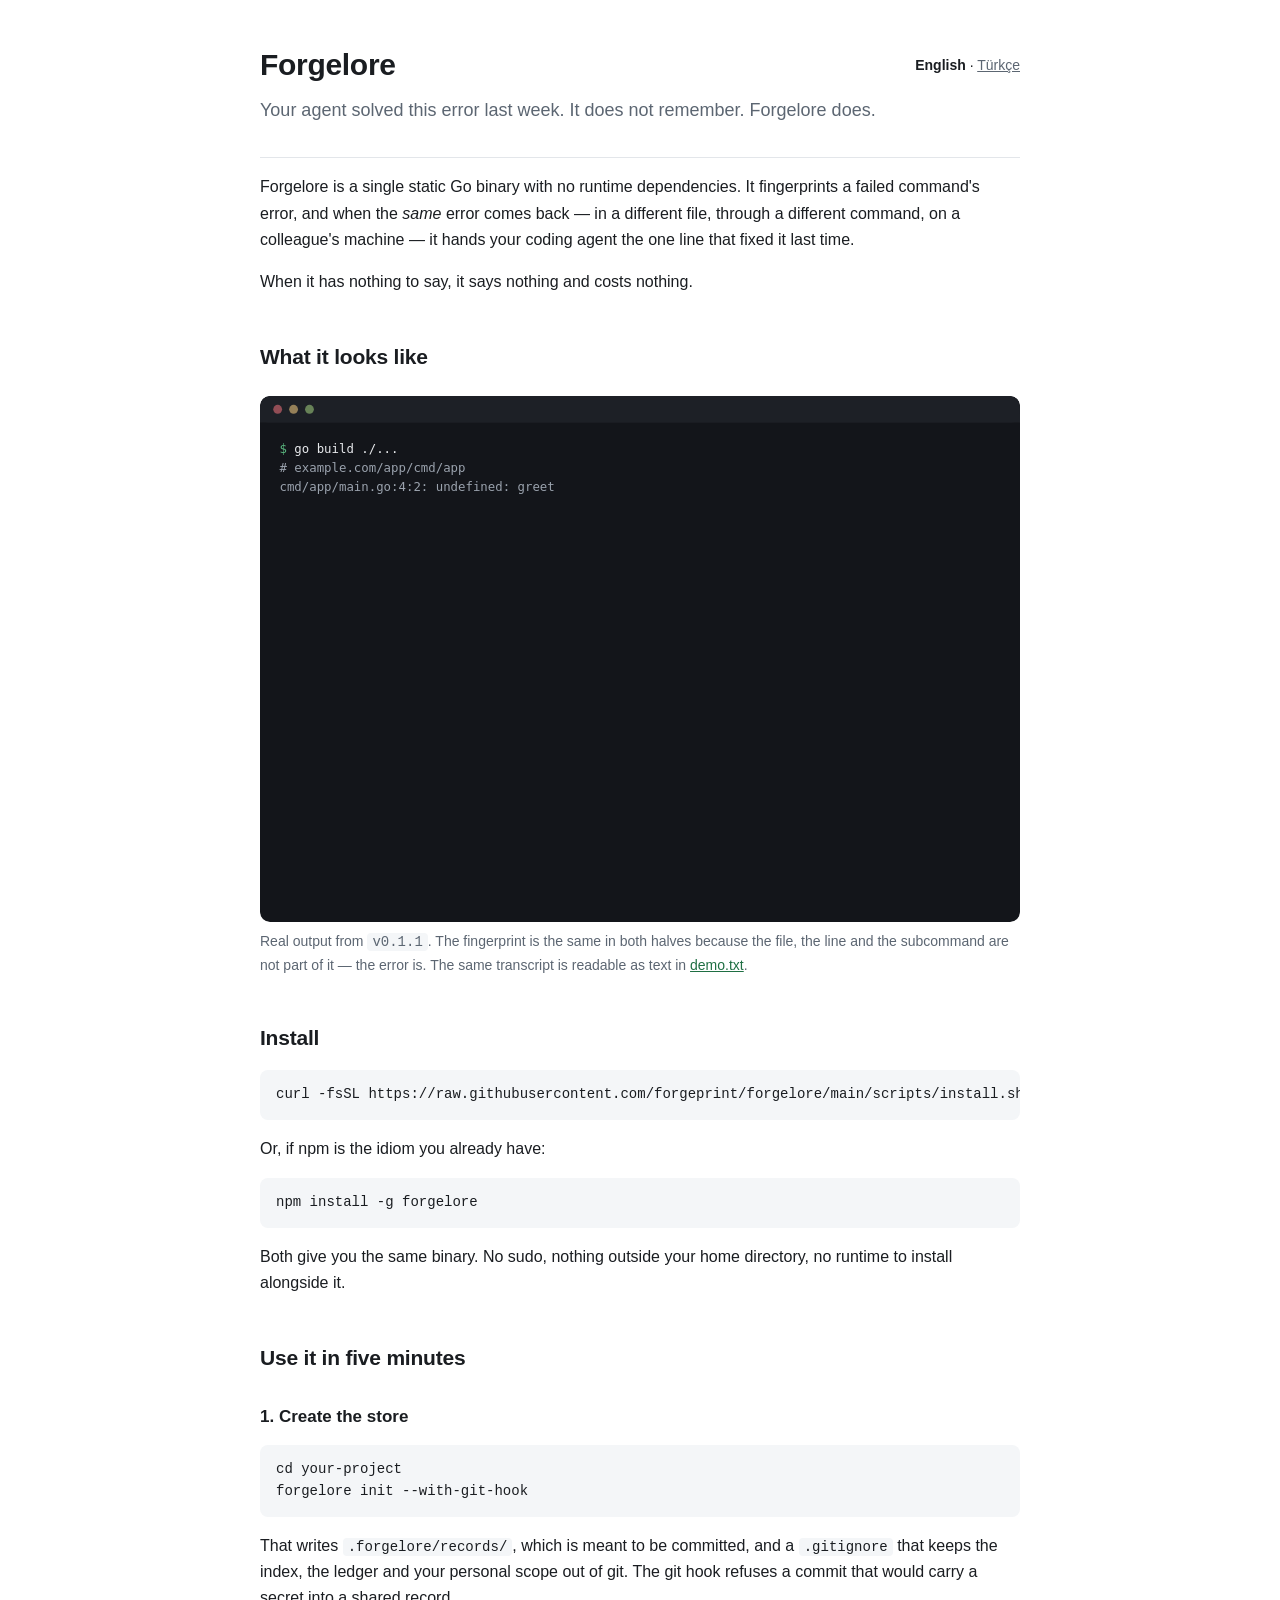
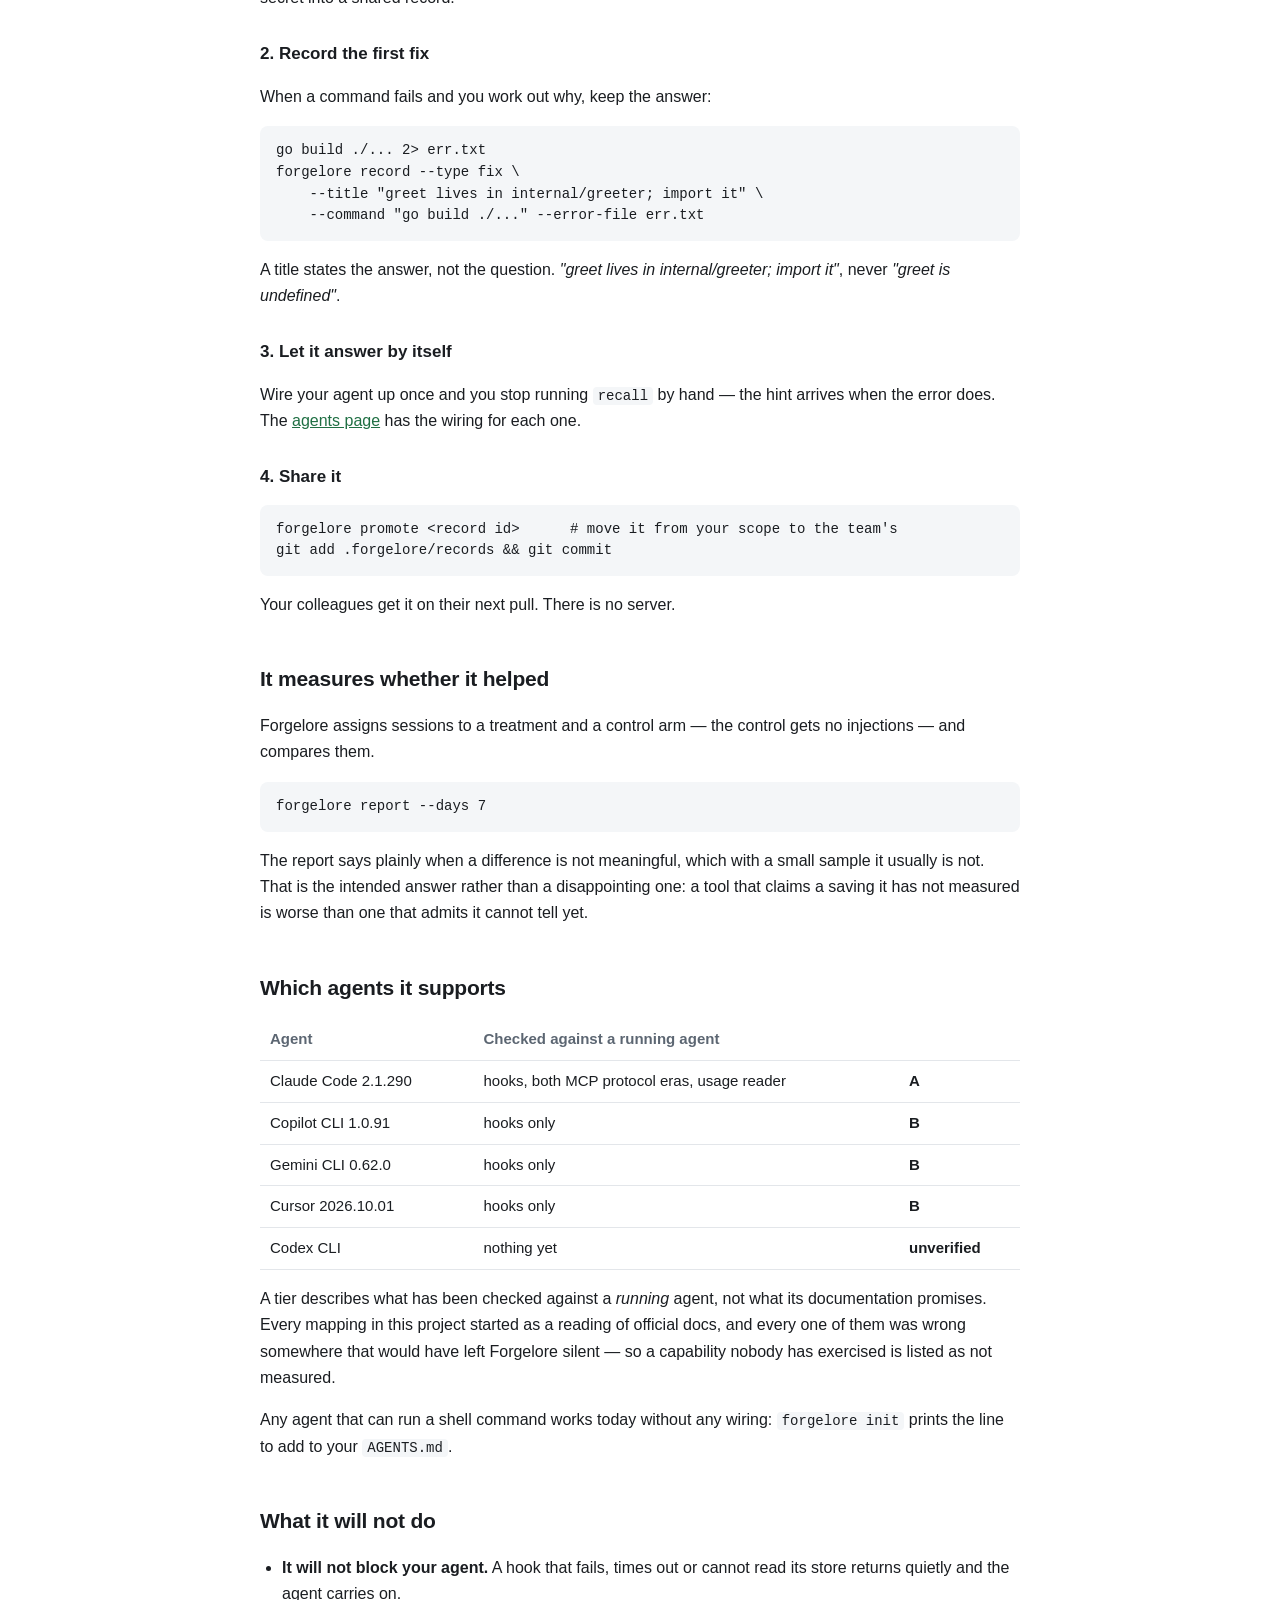
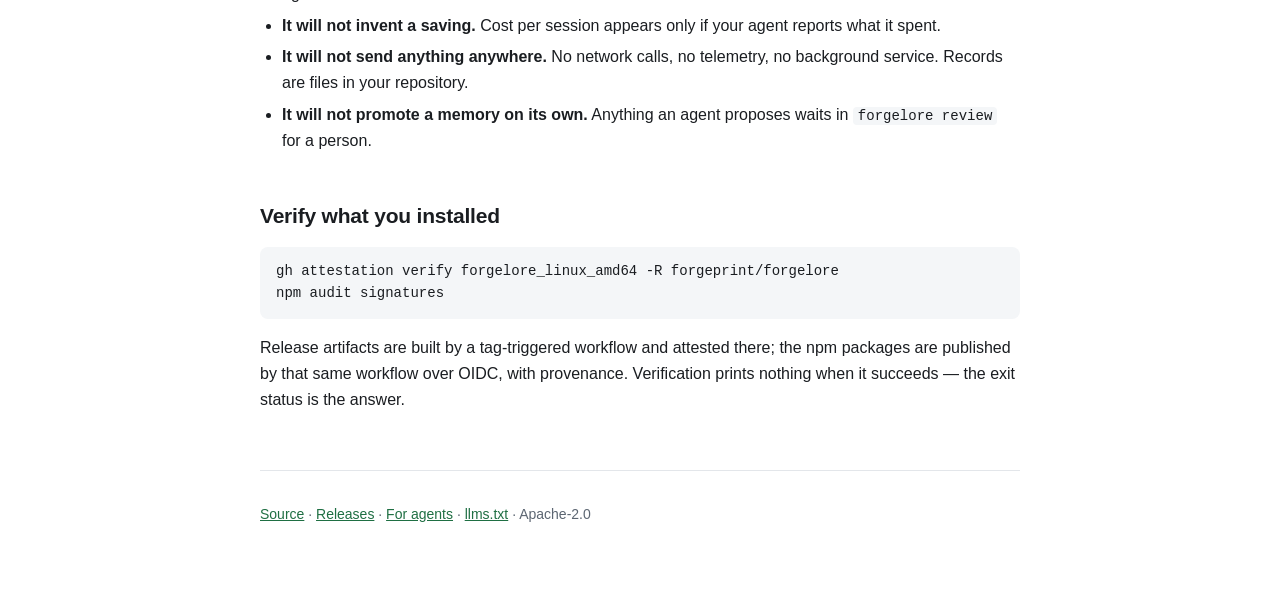
==== site/index.html @ b32220a5 "Publish a site: two languages, a demo that cannot drift, a page for agents site/ is four HTML files," ====
<!doctype html>
<html lang="en">
<head>
<meta charset="utf-8">
<meta name="viewport" content="width=device-width, initial-scale=1">
<title>Forgelore — memory for coding agents</title>
<meta name="description" content="Local-first, team-shared memory for coding agents. One static Go binary. It remembers the fix for an error and injects it only when the same error comes back.">
<link rel="stylesheet" href="style.css">
</head>
<body>

<header>
  <p class="lang"><strong>English</strong> · <a href="tr/">Türkçe</a></p>
  <h1>Forgelore</h1>
  <p class="tagline">Your agent solved this error last week. It does not
  remember. Forgelore does.</p>
</header>

<main>

<p>Forgelore is a single static Go binary with no runtime dependencies. It
fingerprints a failed command's error, and when the <em>same</em> error comes
back — in a different file, through a different command, on a colleague's
machine — it hands your coding agent the one line that fixed it last time.</p>

<p>When it has nothing to say, it says nothing and costs nothing.</p>

<h2>What it looks like</h2>

<figure class="demo">
  <img src="demo.svg" alt="A terminal replay: go build fails with 'undefined: greet'; forgelore recall knows nothing; the fix is recorded; later go vet reports the same error in a different file and forgelore recall finds the recorded fix.">
  <figcaption>Real output from <code>v0.1.1</code>. The fingerprint is the
  same in both halves because the file, the line and the subcommand are not
  part of it — the error is. The same transcript is readable as text in
  <a href="https://github.com/forgeprint/forgelore/blob/main/site/demo.txt">demo.txt</a>.</figcaption>
</figure>

<h2>Install</h2>

<pre><code>curl -fsSL https://raw.githubusercontent.com/forgeprint/forgelore/main/scripts/install.sh | bash</code></pre>

<p>Or, if npm is the idiom you already have:</p>

<pre><code>npm install -g forgelore</code></pre>

<p>Both give you the same binary. No sudo, nothing outside your home
directory, no runtime to install alongside it.</p>

<h2>Use it in five minutes</h2>

<h3>1. Create the store</h3>

<pre><code>cd your-project
forgelore init --with-git-hook</code></pre>

<p>That writes <code>.forgelore/records/</code>, which is meant to be
committed, and a <code>.gitignore</code> that keeps the index, the ledger and
your personal scope out of git. The git hook refuses a commit that would
carry a secret into a shared record.</p>

<h3>2. Record the first fix</h3>

<p>When a command fails and you work out why, keep the answer:</p>

<pre><code>go build ./... 2&gt; err.txt
forgelore record --type fix \
    --title "greet lives in internal/greeter; import it" \
    --command "go build ./..." --error-file err.txt</code></pre>

<p>A title states the answer, not the question. <em>"greet lives in
internal/greeter; import it"</em>, never <em>"greet is undefined"</em>.</p>

<h3>3. Let it answer by itself</h3>

<p>Wire your agent up once and you stop running <code>recall</code> by hand —
the hint arrives when the error does. The
<a href="agents.html">agents page</a> has the wiring for each one.</p>

<h3>4. Share it</h3>

<pre><code>forgelore promote &lt;record id&gt;      # move it from your scope to the team's
git add .forgelore/records &amp;&amp; git commit</code></pre>

<p>Your colleagues get it on their next pull. There is no server.</p>

<h2>It measures whether it helped</h2>

<p>Forgelore assigns sessions to a treatment and a control arm — the control
gets no injections — and compares them.</p>

<pre><code>forgelore report --days 7</code></pre>

<p>The report says plainly when a difference is not meaningful, which with a
small sample it usually is not. That is the intended answer rather than a
disappointing one: a tool that claims a saving it has not measured is worse
than one that admits it cannot tell yet.</p>

<h2>Which agents it supports</h2>

<table>
  <tr><th>Agent</th><th>Checked against a running agent</th><th></th></tr>
  <tr><td>Claude Code 2.1.290</td><td>hooks, both MCP protocol eras, usage reader</td><td class="tier">A</td></tr>
  <tr><td>Copilot CLI 1.0.91</td><td>hooks only</td><td class="tier">B</td></tr>
  <tr><td>Gemini CLI 0.62.0</td><td>hooks only</td><td class="tier">B</td></tr>
  <tr><td>Cursor 2026.10.01</td><td>hooks only</td><td class="tier">B</td></tr>
  <tr><td>Codex CLI</td><td>nothing yet</td><td class="tier">unverified</td></tr>
</table>

<p>A tier describes what has been checked against a <em>running</em> agent,
not what its documentation promises. Every mapping in this project started as
a reading of official docs, and every one of them was wrong somewhere that
would have left Forgelore silent — so a capability nobody has exercised is
listed as not measured.</p>

<p>Any agent that can run a shell command works today without any wiring:
<code>forgelore init</code> prints the line to add to your
<code>AGENTS.md</code>.</p>

<h2>What it will not do</h2>

<ul>
  <li><strong>It will not block your agent.</strong> A hook that fails, times
  out or cannot read its store returns quietly and the agent carries on.</li>
  <li><strong>It will not invent a saving.</strong> Cost per session appears
  only if your agent reports what it spent.</li>
  <li><strong>It will not send anything anywhere.</strong> No network calls,
  no telemetry, no background service. Records are files in your repository.</li>
  <li><strong>It will not promote a memory on its own.</strong> Anything an
  agent proposes waits in <code>forgelore review</code> for a person.</li>
</ul>

<h2>Verify what you installed</h2>

<pre><code>gh attestation verify forgelore_linux_amd64 -R forgeprint/forgelore
npm audit signatures</code></pre>

<p>Release artifacts are built by a tag-triggered workflow and attested
there; the npm packages are published by that same workflow over OIDC, with
provenance. Verification prints nothing when it succeeds — the exit status is
the answer.</p>

</main>

<footer>
  <p><a href="https://github.com/forgeprint/forgelore">Source</a> ·
     <a href="https://github.com/forgeprint/forgelore/releases">Releases</a> ·
     <a href="agents.html">For agents</a> ·
     <a href="llms.txt">llms.txt</a> ·
     Apache-2.0</p>
</footer>

</body>
</html>
---- site/style.css ----
/* One stylesheet, no framework, no build step, no web font. The site is
   four HTML files and this; it loads nothing from anywhere else, which is
   the same promise the binary makes. */

:root {
  --bg: #ffffff;
  --fg: #1a1d21;
  --muted: #5c6672;
  --rule: #e3e6ea;
  --accent: #1f6f43;
  --code-bg: #f4f6f8;
  --card: #fafbfc;
}

@media (prefers-color-scheme: dark) {
  :root {
    --bg: #15171c;
    --fg: #e6e9ed;
    --muted: #9aa2ad;
    --rule: #2a2e36;
    --accent: #5ab77f;
    --code-bg: #1d2026;
    --card: #1a1d23;
  }
}

* { box-sizing: border-box; }

body {
  margin: 0;
  padding: 0 20px 72px;
  background: var(--bg);
  color: var(--fg);
  font: 16px/1.65 -apple-system, BlinkMacSystemFont, "Segoe UI", Roboto,
        Helvetica, Arial, sans-serif;
}

main, header, footer { max-width: 760px; margin: 0 auto; }

header { padding: 40px 0 8px; border-bottom: 1px solid var(--rule); }

.lang { float: right; font-size: 14px; }
.lang a { color: var(--muted); }
.lang strong { color: var(--fg); }

h1 { font-size: 30px; margin: 0 0 6px; letter-spacing: -0.01em; }
h2 { font-size: 21px; margin: 44px 0 10px; letter-spacing: -0.01em; }
h3 { font-size: 17px; margin: 28px 0 8px; }

.tagline { color: var(--muted); margin: 0 0 24px; font-size: 18px; }

a { color: var(--accent); }

code, pre {
  font-family: ui-monospace, SFMono-Regular, Menlo, Consolas, monospace;
  font-size: 14px;
}

code { background: var(--code-bg); padding: 1px 5px; border-radius: 4px; }

pre {
  background: var(--code-bg);
  padding: 14px 16px;
  border-radius: 8px;
  overflow-x: auto;
  line-height: 1.55;
}

pre code { background: none; padding: 0; }

table { border-collapse: collapse; width: 100%; font-size: 15px; margin: 14px 0; }
th, td { text-align: left; padding: 8px 10px; border-bottom: 1px solid var(--rule); vertical-align: top; }
th { color: var(--muted); font-weight: 600; }

.demo { margin: 22px 0 8px; }
.demo img { width: 100%; height: auto; border-radius: 10px; display: block; }
.demo figcaption { color: var(--muted); font-size: 14px; margin-top: 8px; }

.note {
  background: var(--card);
  border: 1px solid var(--rule);
  border-left: 3px solid var(--accent);
  border-radius: 6px;
  padding: 12px 16px;
  margin: 18px 0;
}
.note p { margin: 0; }
.note p + p { margin-top: 8px; }

footer {
  margin-top: 56px;
  padding-top: 18px;
  border-top: 1px solid var(--rule);
  color: var(--muted);
  font-size: 14px;
}

ul { padding-left: 22px; }
li { margin: 5px 0; }

.tier { font-weight: 600; }
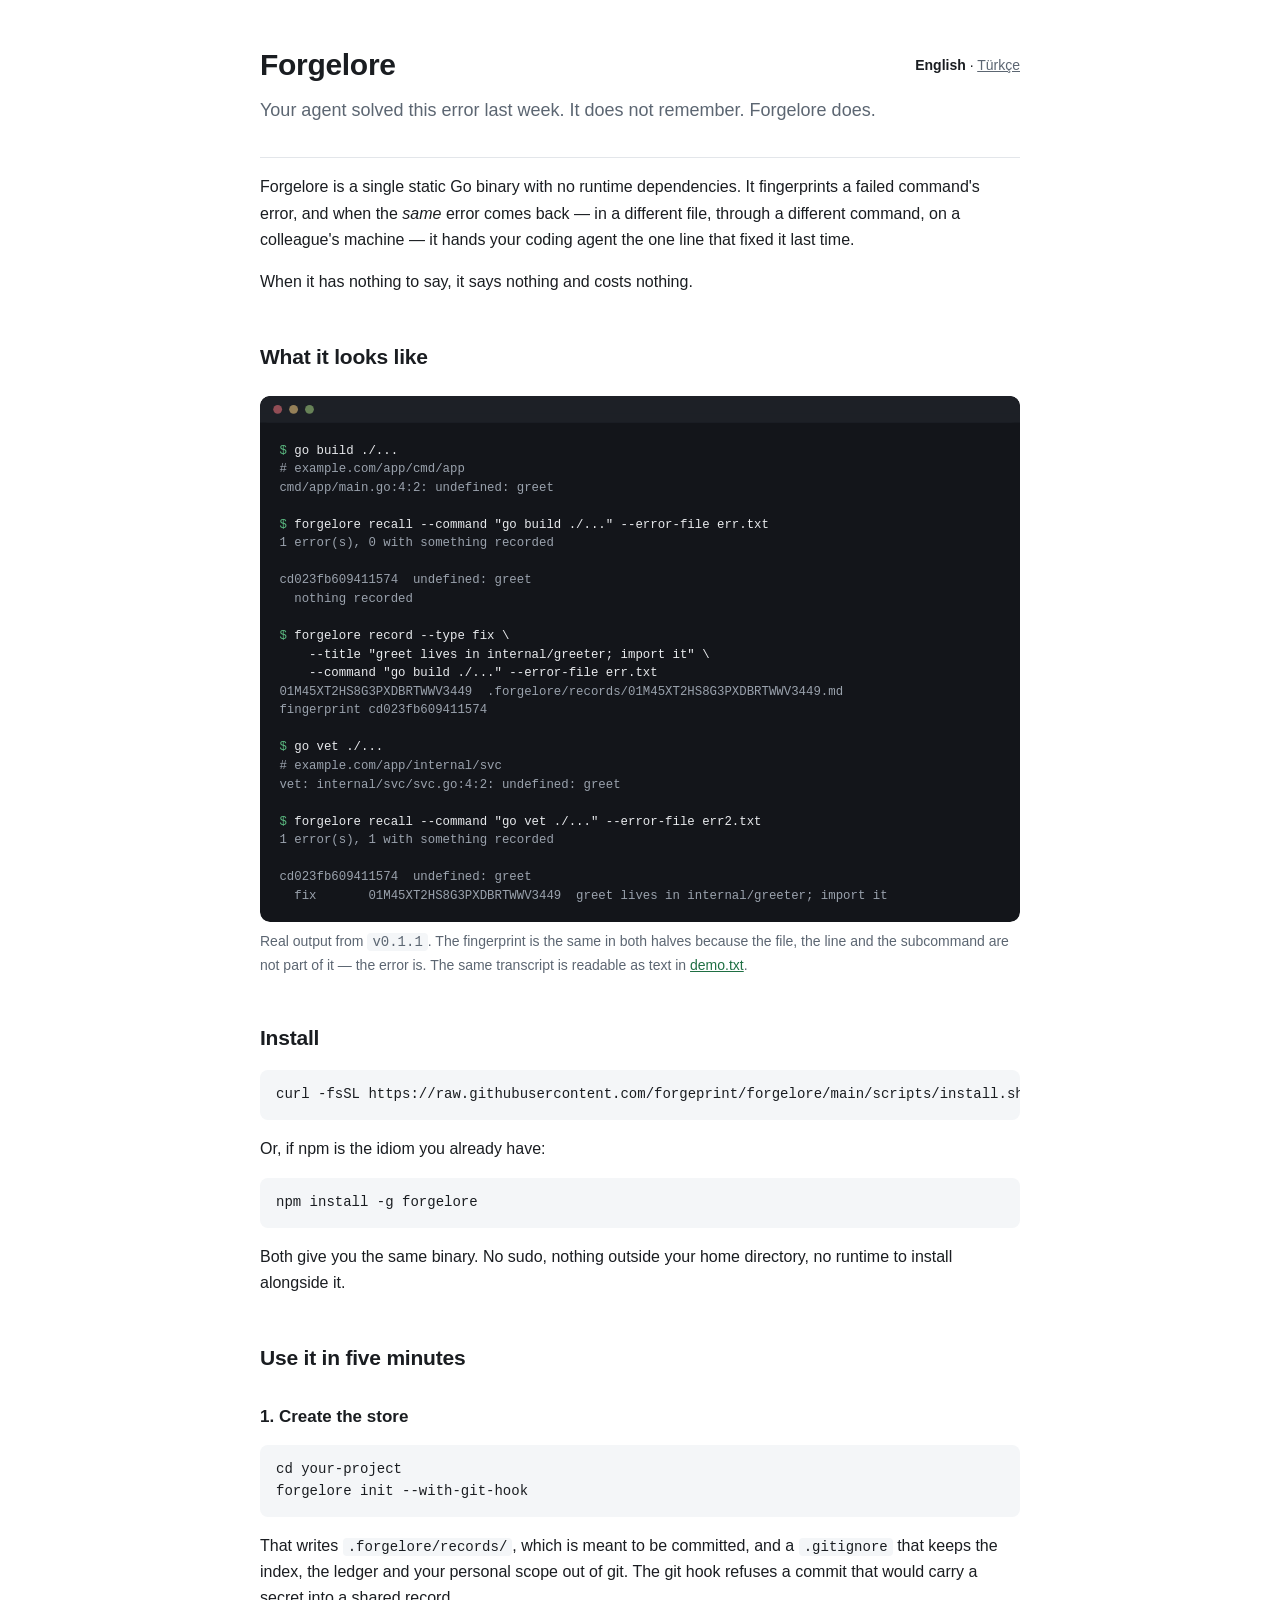
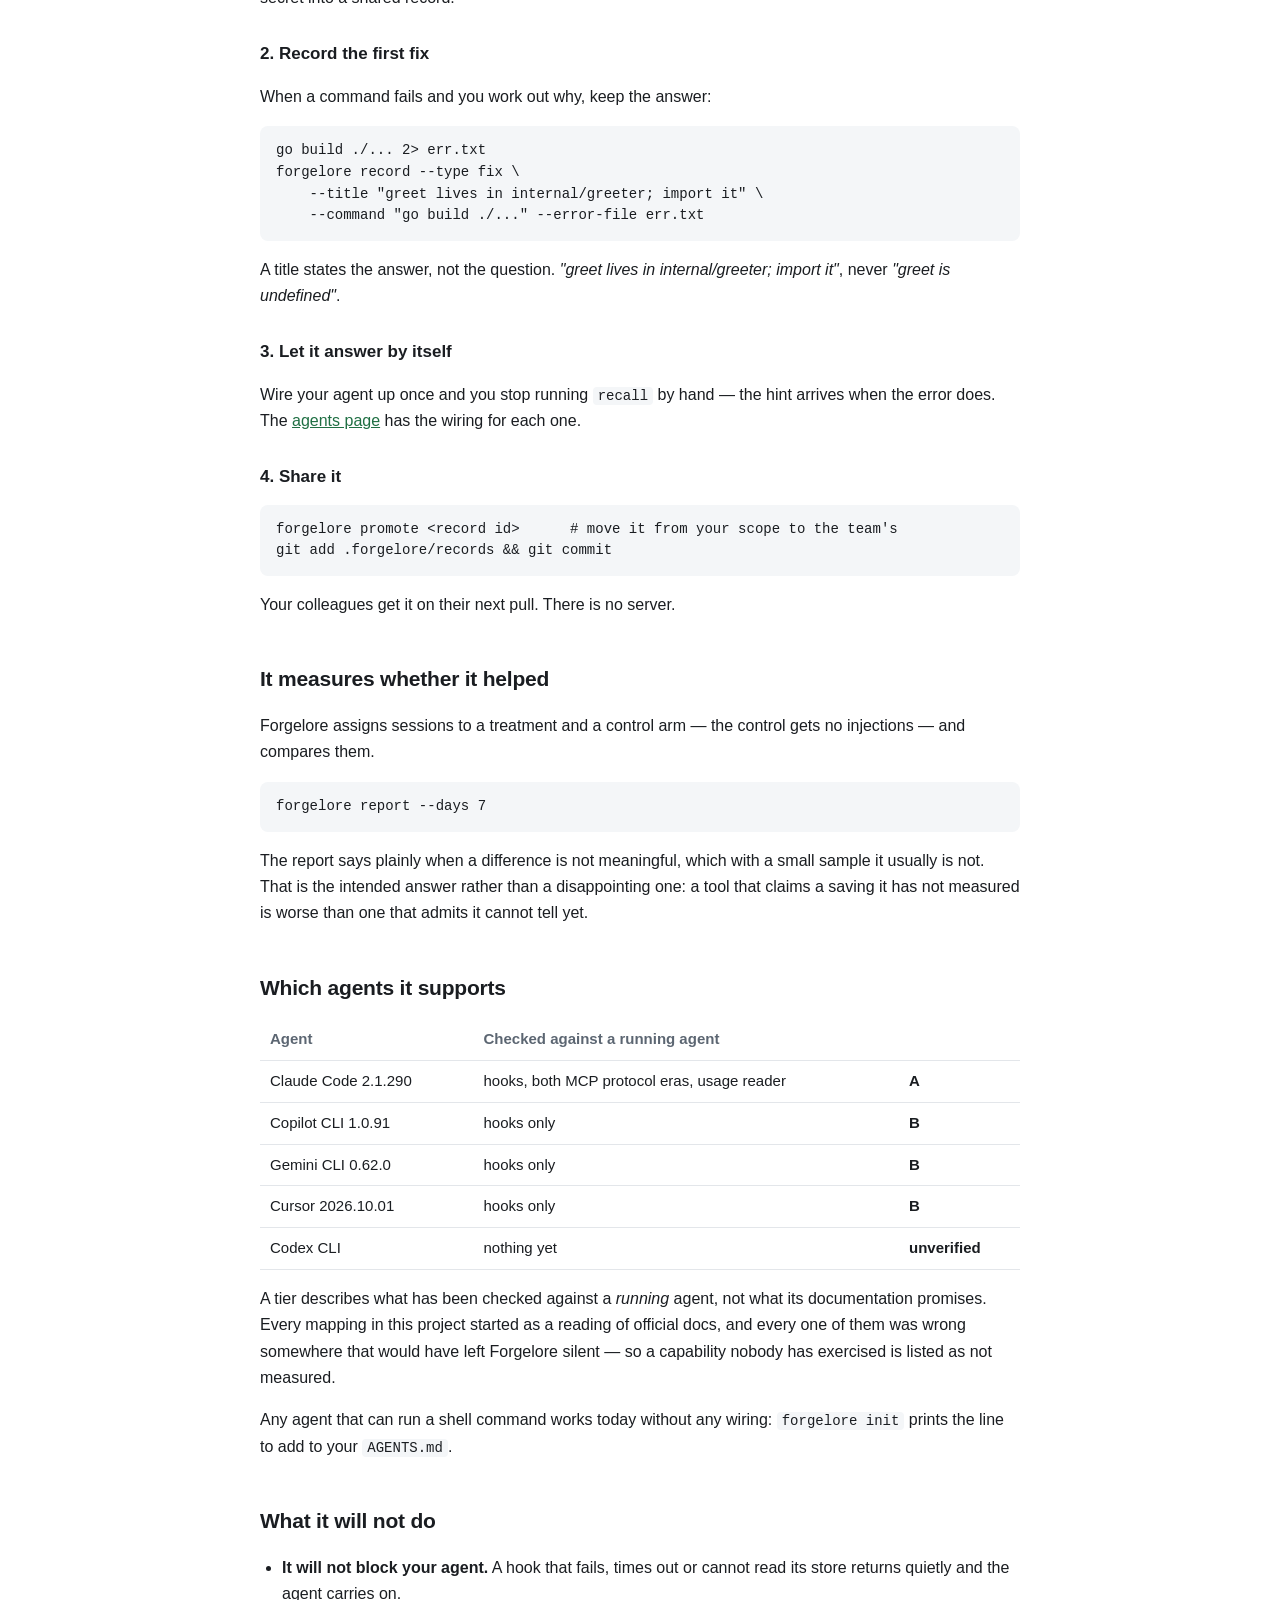
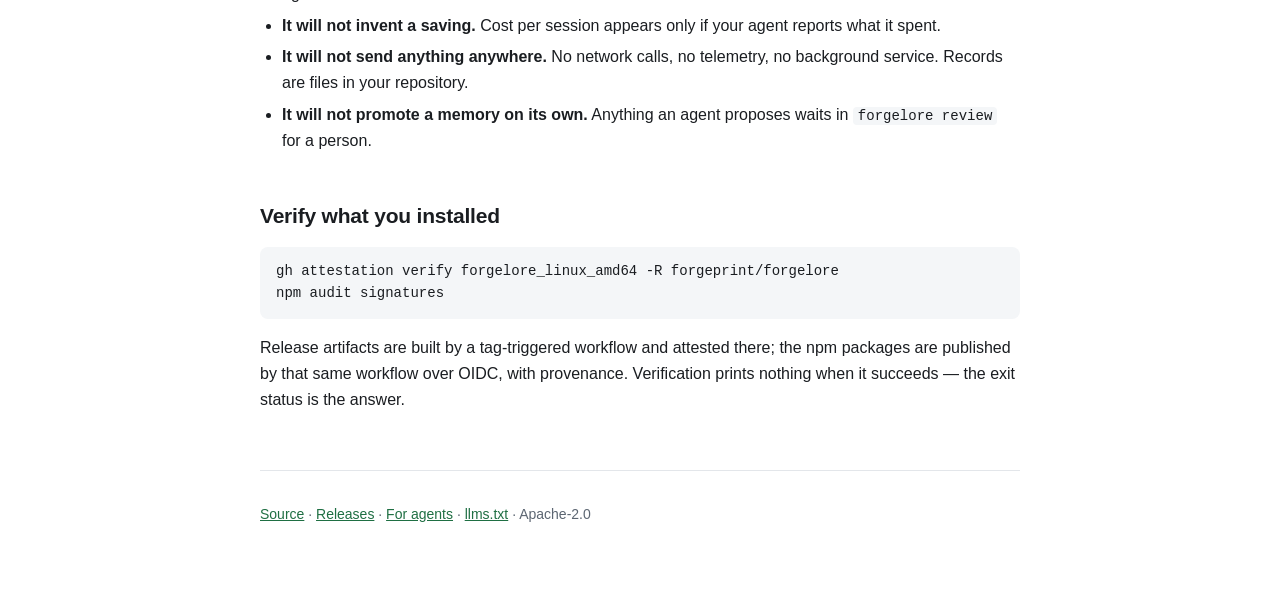
==== commit f3b00e3b: "Embed the demo as an object, because an img froze it at frame zero The site went live and the termin" ====
--- a/site/index.html
+++ b/site/index.html
@@ -28,7 +28,33 @@
 <h2>What it looks like</h2>
 
 <figure class="demo">
-  <img src="demo.svg" alt="A terminal replay: go build fails with 'undefined: greet'; forgelore recall knows nothing; the fix is recorded; later go vet reports the same error in a different file and forgelore recall finds the recorded fix.">
+  <object data="demo.svg" type="image/svg+xml" aria-label="A terminal replay: go build fails with &#39;undefined: greet&#39;; forgelore recall knows nothing; the fix is recorded; later go vet reports the same error in a different file and forgelore recall finds the recorded fix.">
+    <pre class="fallback">$ go build ./...
+# example.com/app/cmd/app
+cmd/app/main.go:4:2: undefined: greet
+
+$ forgelore recall --command "go build ./..." --error-file err.txt
+1 error(s), 0 with something recorded
+
+cd023fb609411574  undefined: greet
+  nothing recorded
+
+$ forgelore record --type fix \
+      --title "greet lives in internal/greeter; import it" \
+      --command "go build ./..." --error-file err.txt
+01M45XT2HS8G3PXDBRTWWV3449  .forgelore/records/01M45XT2HS8G3PXDBRTWWV3449.md
+fingerprint cd023fb609411574
+
+$ go vet ./...
+# example.com/app/internal/svc
+vet: internal/svc/svc.go:4:2: undefined: greet
+
+$ forgelore recall --command "go vet ./..." --error-file err2.txt
+1 error(s), 1 with something recorded
+
+cd023fb609411574  undefined: greet
+  fix       01M45XT2HS8G3PXDBRTWWV3449  greet lives in internal/greeter; import it</pre>
+  </object>
   <figcaption>Real output from <code>v0.1.1</code>. The fingerprint is the
   same in both halves because the file, the line and the subcommand are not
   part of it — the error is. The same transcript is readable as text in
--- a/site/style.css
+++ b/site/style.css
@@ -73,7 +73,15 @@
 th { color: var(--muted); font-weight: 600; }
 
 .demo { margin: 22px 0 8px; }
-.demo img { width: 100%; height: auto; border-radius: 10px; display: block; }
+/* An <object> rather than an <img>: an SVG referenced from <img> is frozen
+   at frame zero by some engines, and frame zero of this one is an empty
+   terminal — a reader would see a black box and nothing else. Measured in
+   a browser on 2026-10-06, both forms side by side. */
+.demo object { width: 100%; display: block; border-radius: 10px; }
+.demo .fallback {
+  margin: 0; border-radius: 10px; background: #13151a; color: #c8ccd2;
+  padding: 16px 18px;
+}
 .demo figcaption { color: var(--muted); font-size: 14px; margin-top: 8px; }
 
 .note {
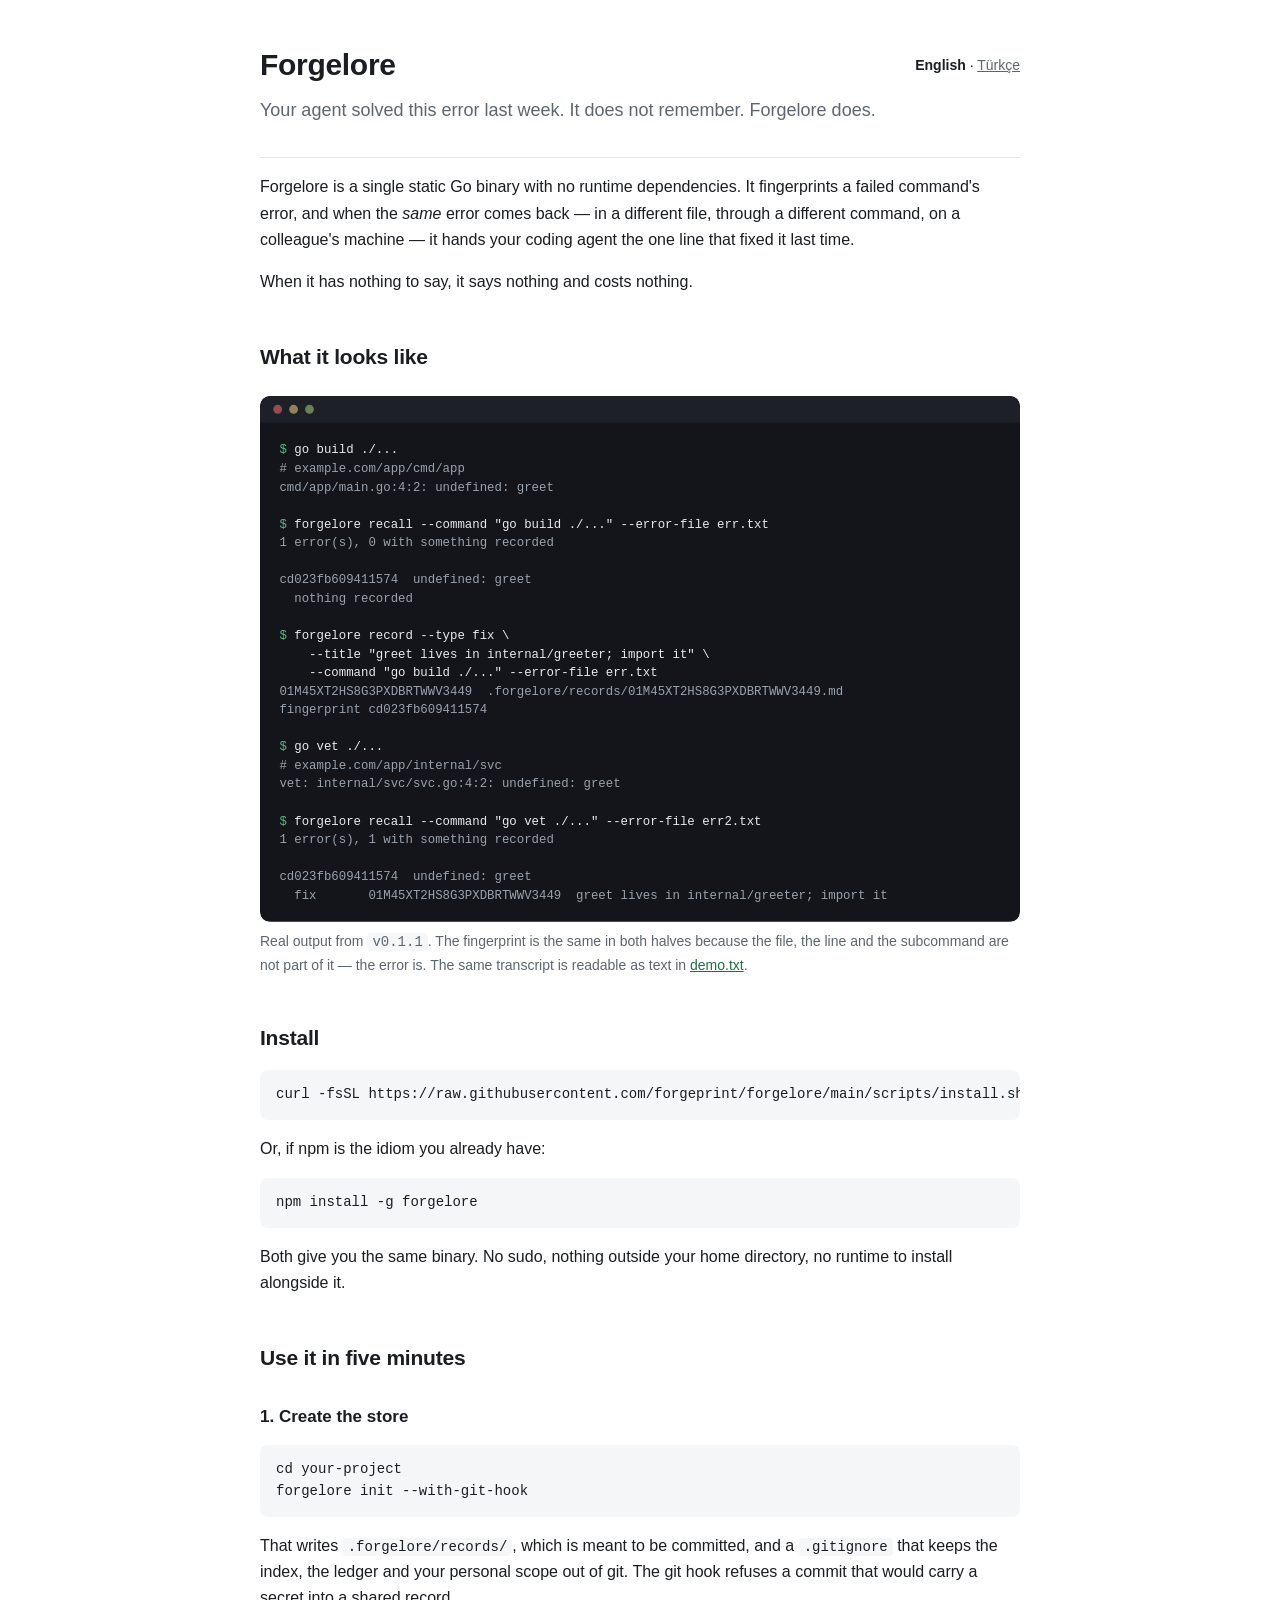
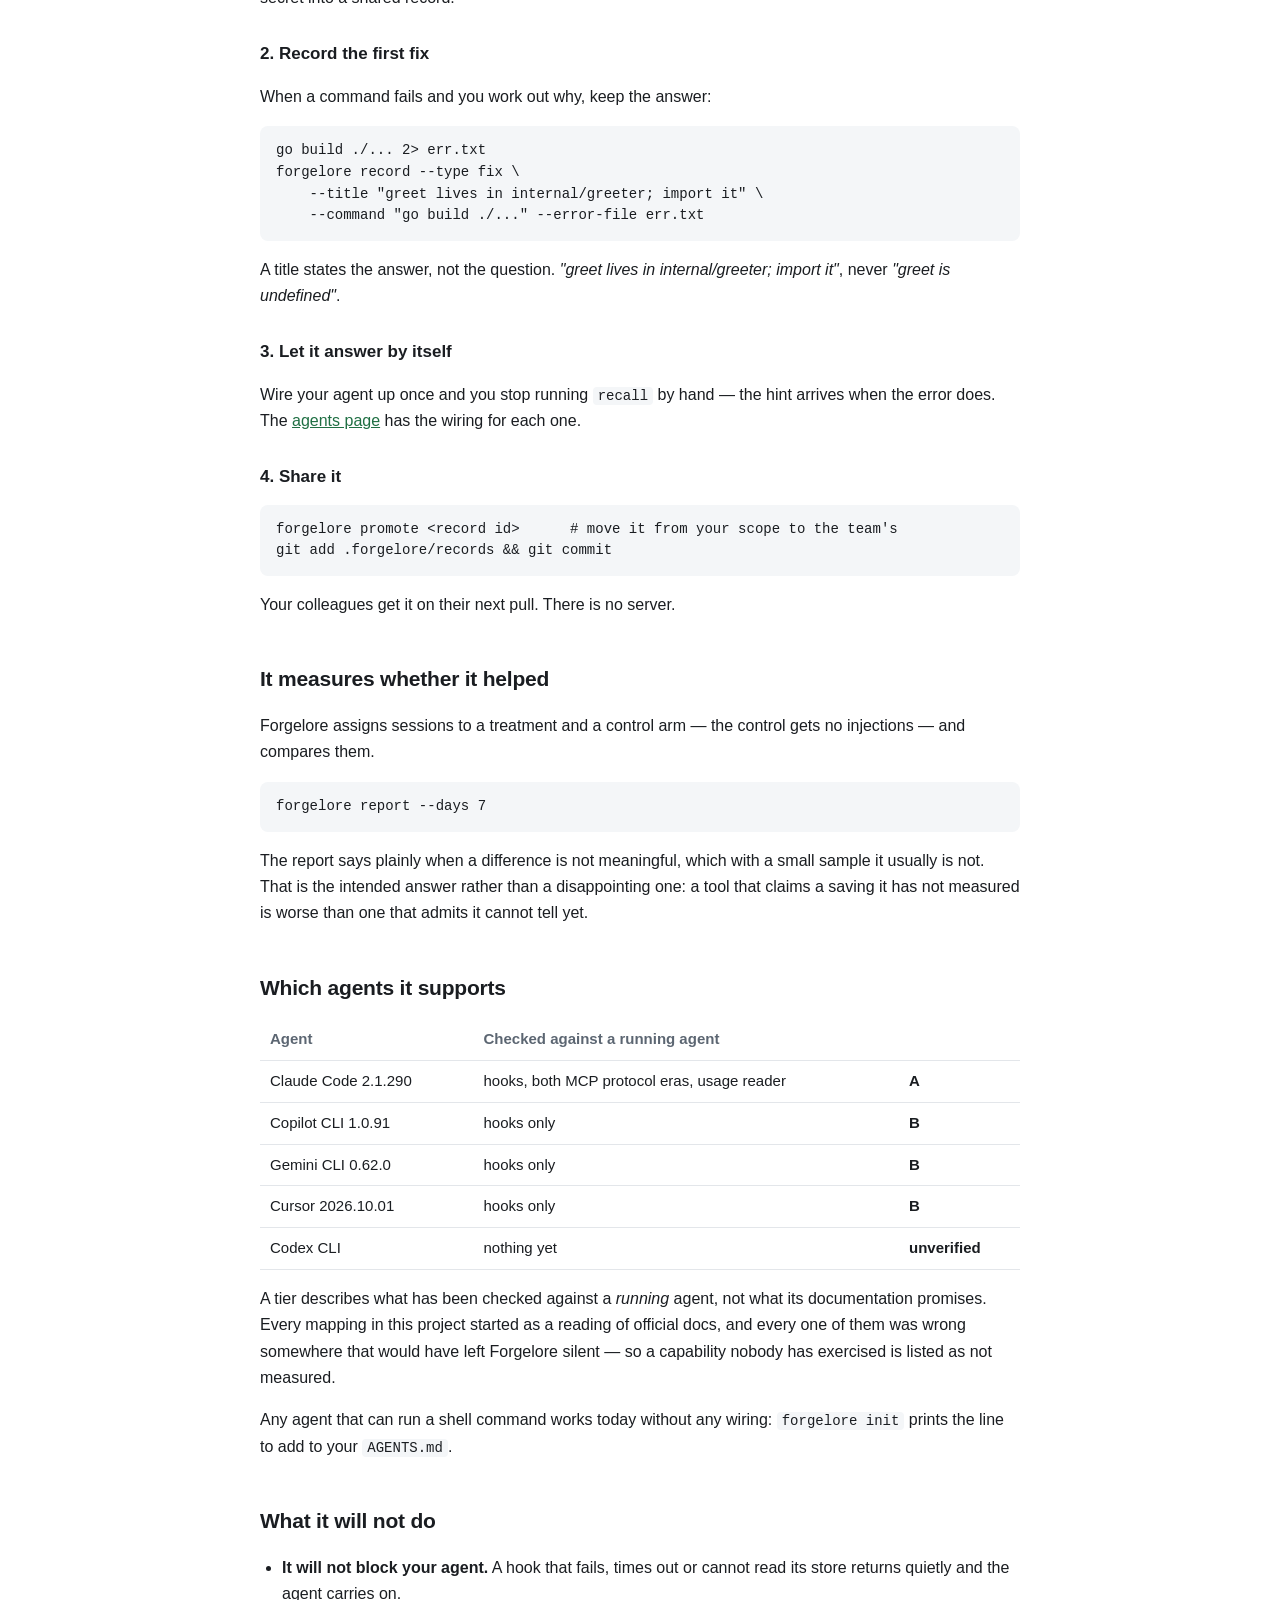
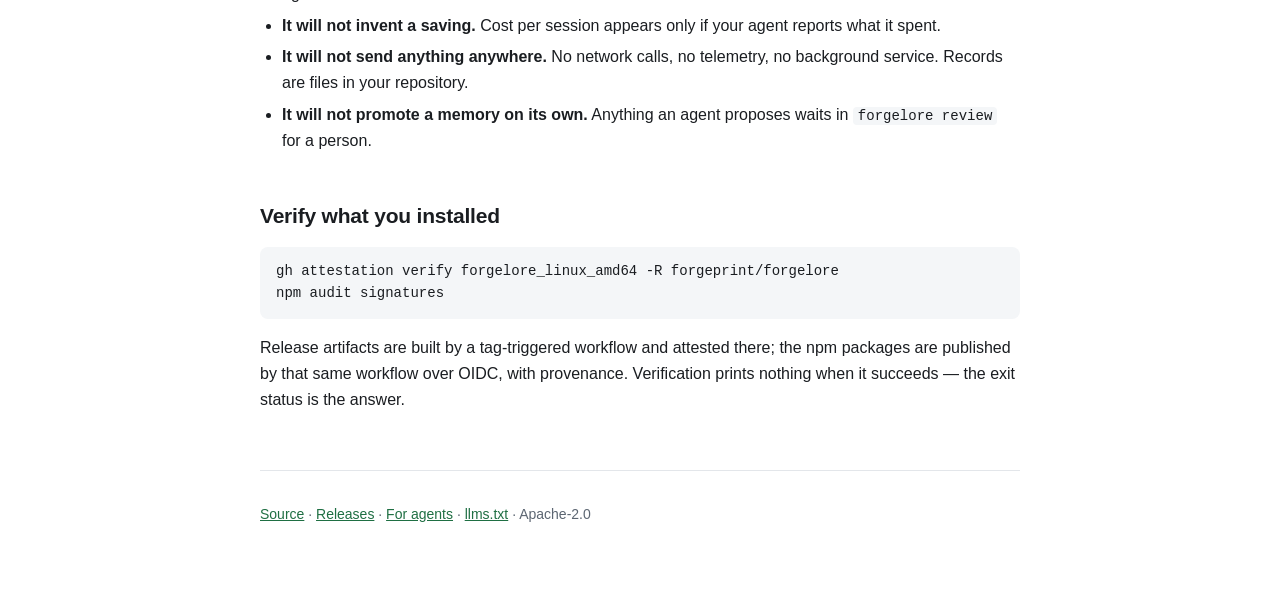
==== commit a2a17923: "Inline the demo instead of referencing it From <img> the SVG froze at frame zero. From <object> it p" ====
--- a/site/index.html
+++ b/site/index.html
@@ -28,33 +28,57 @@
 <h2>What it looks like</h2>
 
 <figure class="demo">
-  <object data="demo.svg" type="image/svg+xml" aria-label="A terminal replay: go build fails with &#39;undefined: greet&#39;; forgelore recall knows nothing; the fix is recorded; later go vet reports the same error in a different file and forgelore recall finds the recorded fix.">
-    <pre class="fallback">$ go build ./...
-# example.com/app/cmd/app
-cmd/app/main.go:4:2: undefined: greet
-
-$ forgelore recall --command "go build ./..." --error-file err.txt
-1 error(s), 0 with something recorded
-
-cd023fb609411574  undefined: greet
-  nothing recorded
-
-$ forgelore record --type fix \
-      --title "greet lives in internal/greeter; import it" \
-      --command "go build ./..." --error-file err.txt
-01M45XT2HS8G3PXDBRTWWV3449  .forgelore/records/01M45XT2HS8G3PXDBRTWWV3449.md
-fingerprint cd023fb609411574
-
-$ go vet ./...
-# example.com/app/internal/svc
-vet: internal/svc/svc.go:4:2: undefined: greet
-
-$ forgelore recall --command "go vet ./..." --error-file err2.txt
-1 error(s), 1 with something recorded
-
-cd023fb609411574  undefined: greet
-  fix       01M45XT2HS8G3PXDBRTWWV3449  greet lives in internal/greeter; import it</pre>
-  </object>
+  <!-- demo:start -->
+  <svg xmlns="http://www.w3.org/2000/svg" id="demo-term" viewBox="0 0 860 595"
+       width="860" height="595" role="img"
+       aria-label="A terminal: a build fails, the fix is recorded, and a different command finds it again.">
+    <title>Forgelore: one error, recorded once, found again</title>
+    <desc>The same transcript is in site/demo.txt as plain text.</desc>
+    <style>
+      #demo-term .bg{fill:#13151a}
+      #demo-term .bar{fill:#1d2026}
+      #demo-term text{font-family:ui-monospace,SFMono-Regular,Menlo,Consolas,monospace;
+            font-size:14px;white-space:pre}
+      #demo-term .cmd{fill:#e8eaed} #demo-term .out{fill:#9aa2ad}
+      #demo-term .sign{fill:#5ab77f} #demo-term .dot{opacity:.6}
+      @media (prefers-reduced-motion:reduce){
+        #demo-term text{animation:none!important;opacity:1!important}
+      }
+      #demo-term .l0{animation:r0 15.61s linear infinite}@keyframes r0{0%,0.000%{opacity:0}0.010%,100%{opacity:1}}#demo-term .l1{animation:r1 15.61s linear infinite}@keyframes r1{0%,3.523%{opacity:0}3.533%,100%{opacity:1}}#demo-term .l2{animation:r2 15.61s linear infinite}@keyframes r2{0%,4.933%{opacity:0}4.943%,100%{opacity:1}}#demo-term .l3{animation:r3 15.61s linear infinite}@keyframes r3{0%,14.029%{opacity:0}14.039%,100%{opacity:1}}#demo-term .l4{animation:r4 15.61s linear infinite}@keyframes r4{0%,14.798%{opacity:0}14.808%,100%{opacity:1}}#demo-term .l5{animation:r5 15.61s linear infinite}@keyframes r5{0%,18.322%{opacity:0}18.332%,100%{opacity:1}}#demo-term .l6{animation:r6 15.61s linear infinite}@keyframes r6{0%,19.731%{opacity:0}19.741%,100%{opacity:1}}#demo-term .l7{animation:r7 15.61s linear infinite}@keyframes r7{0%,20.500%{opacity:0}20.510%,100%{opacity:1}}#demo-term .l8{animation:r8 15.61s linear infinite}@keyframes r8{0%,21.909%{opacity:0}21.919%,100%{opacity:1}}#demo-term .l9{animation:r9 15.61s linear infinite}@keyframes r9{0%,32.287%{opacity:0}32.297%,100%{opacity:1}}#demo-term .l10{animation:r10 15.61s linear infinite}@keyframes r10{0%,33.056%{opacity:0}33.066%,100%{opacity:1}}#demo-term .l11{animation:r11 15.61s linear infinite}@keyframes r11{0%,36.579%{opacity:0}36.589%,100%{opacity:1}}#demo-term .l12{animation:r12 15.61s linear infinite}@keyframes r12{0%,39.462%{opacity:0}39.472%,100%{opacity:1}}#demo-term .l13{animation:r13 15.61s linear infinite}@keyframes r13{0%,42.345%{opacity:0}42.355%,100%{opacity:1}}#demo-term .l14{animation:r14 15.61s linear infinite}@keyframes r14{0%,43.754%{opacity:0}43.764%,100%{opacity:1}}#demo-term .l15{animation:r15 15.61s linear infinite}@keyframes r15{0%,56.694%{opacity:0}56.704%,100%{opacity:1}}#demo-term .l16{animation:r16 15.61s linear infinite}@keyframes r16{0%,57.463%{opacity:0}57.473%,100%{opacity:1}}#demo-term .l17{animation:r17 15.61s linear infinite}@keyframes r17{0%,60.987%{opacity:0}60.997%,100%{opacity:1}}#demo-term .l18{animation:r18 15.61s linear infinite}@keyframes r18{0%,62.396%{opacity:0}62.406%,100%{opacity:1}}#demo-term .l19{animation:r19 15.61s linear infinite}@keyframes r19{0%,71.493%{opacity:0}71.503%,100%{opacity:1}}#demo-term .l20{animation:r20 15.61s linear infinite}@keyframes r20{0%,72.261%{opacity:0}72.271%,100%{opacity:1}}#demo-term .l21{animation:r21 15.61s linear infinite}@keyframes r21{0%,75.785%{opacity:0}75.795%,100%{opacity:1}}#demo-term .l22{animation:r22 15.61s linear infinite}@keyframes r22{0%,77.194%{opacity:0}77.204%,100%{opacity:1}}#demo-term .l23{animation:r23 15.61s linear infinite}@keyframes r23{0%,77.963%{opacity:0}77.973%,100%{opacity:1}}#demo-term .l24{animation:r24 15.61s linear infinite}@keyframes r24{0%,79.372%{opacity:0}79.382%,100%{opacity:1}}
+    </style>
+    <rect class="bg" width="860" height="595" rx="10"/>
+    <rect class="bar" width="860" height="30" rx="10"/>
+    <rect class="bar" y="20" width="860" height="10"/>
+    <circle class="dot" cx="20" cy="15" r="5" fill="#e06c75"/>
+    <circle class="dot" cx="38" cy="15" r="5" fill="#e5c07b"/>
+    <circle class="dot" cx="56" cy="15" r="5" fill="#98c379"/>
+      <text class="l0 cmd" x="22" y="65"><tspan class="sign">$</tspan> go build ./...</text>
+    <text class="l1 out" x="22" y="86"># example.com/app/cmd/app</text>
+    <text class="l2 out" x="22" y="107">cmd/app/main.go:4:2: undefined: greet</text>
+    <text class="l3 out" x="22" y="128"></text>
+    <text class="l4 cmd" x="22" y="149"><tspan class="sign">$</tspan> forgelore recall --command &quot;go build ./...&quot; --error-file err.txt</text>
+    <text class="l5 out" x="22" y="170">1 error(s), 0 with something recorded</text>
+    <text class="l6 out" x="22" y="191"></text>
+    <text class="l7 out" x="22" y="212">cd023fb609411574  undefined: greet</text>
+    <text class="l8 out" x="22" y="233">  nothing recorded</text>
+    <text class="l9 out" x="22" y="254"></text>
+    <text class="l10 cmd" x="22" y="275"><tspan class="sign">$</tspan> forgelore record --type fix \</text>
+    <text class="l11 cmd" x="22" y="296">    --title &quot;greet lives in internal/greeter; import it&quot; \</text>
+    <text class="l12 cmd" x="22" y="317">    --command &quot;go build ./...&quot; --error-file err.txt</text>
+    <text class="l13 out" x="22" y="338">01M45XT2HS8G3PXDBRTWWV3449  .forgelore/records/01M45XT2HS8G3PXDBRTWWV3449.md</text>
+    <text class="l14 out" x="22" y="359">fingerprint cd023fb609411574</text>
+    <text class="l15 out" x="22" y="380"></text>
+    <text class="l16 cmd" x="22" y="401"><tspan class="sign">$</tspan> go vet ./...</text>
+    <text class="l17 out" x="22" y="422"># example.com/app/internal/svc</text>
+    <text class="l18 out" x="22" y="443">vet: internal/svc/svc.go:4:2: undefined: greet</text>
+    <text class="l19 out" x="22" y="464"></text>
+    <text class="l20 cmd" x="22" y="485"><tspan class="sign">$</tspan> forgelore recall --command &quot;go vet ./...&quot; --error-file err2.txt</text>
+    <text class="l21 out" x="22" y="506">1 error(s), 1 with something recorded</text>
+    <text class="l22 out" x="22" y="527"></text>
+    <text class="l23 out" x="22" y="548">cd023fb609411574  undefined: greet</text>
+    <text class="l24 out" x="22" y="569">  fix       01M45XT2HS8G3PXDBRTWWV3449  greet lives in internal/greeter; import it</text>
+  </svg>
+  <!-- demo:end -->
   <figcaption>Real output from <code>v0.1.1</code>. The fingerprint is the
   same in both halves because the file, the line and the subcommand are not
   part of it — the error is. The same transcript is readable as text in
--- a/site/style.css
+++ b/site/style.css
@@ -73,15 +73,13 @@
 th { color: var(--muted); font-weight: 600; }
 
 .demo { margin: 22px 0 8px; }
-/* An <object> rather than an <img>: an SVG referenced from <img> is frozen
-   at frame zero by some engines, and frame zero of this one is an empty
-   terminal — a reader would see a black box and nothing else. Measured in
-   a browser on 2026-10-06, both forms side by side. */
-.demo object { width: 100%; display: block; border-radius: 10px; }
-.demo .fallback {
-  margin: 0; border-radius: 10px; background: #13151a; color: #c8ccd2;
-  padding: 16px 18px;
-}
+/* The demo is inlined into the page rather than referenced. From <img> an
+   SVG is frozen at frame zero by some engines, and frame zero of this one
+   is an empty terminal; from <object> it played locally and froze on
+   GitHub Pages. Both measured on 2026-10-06. Inline, there is no embedding
+   mode to get wrong. scripts/make-demo.sh writes it in, and the workflow
+   refuses a site that has drifted from site/demo.txt. */
+.demo svg { width: 100%; height: auto; display: block; border-radius: 10px; }
 .demo figcaption { color: var(--muted); font-size: 14px; margin-top: 8px; }
 
 .note {
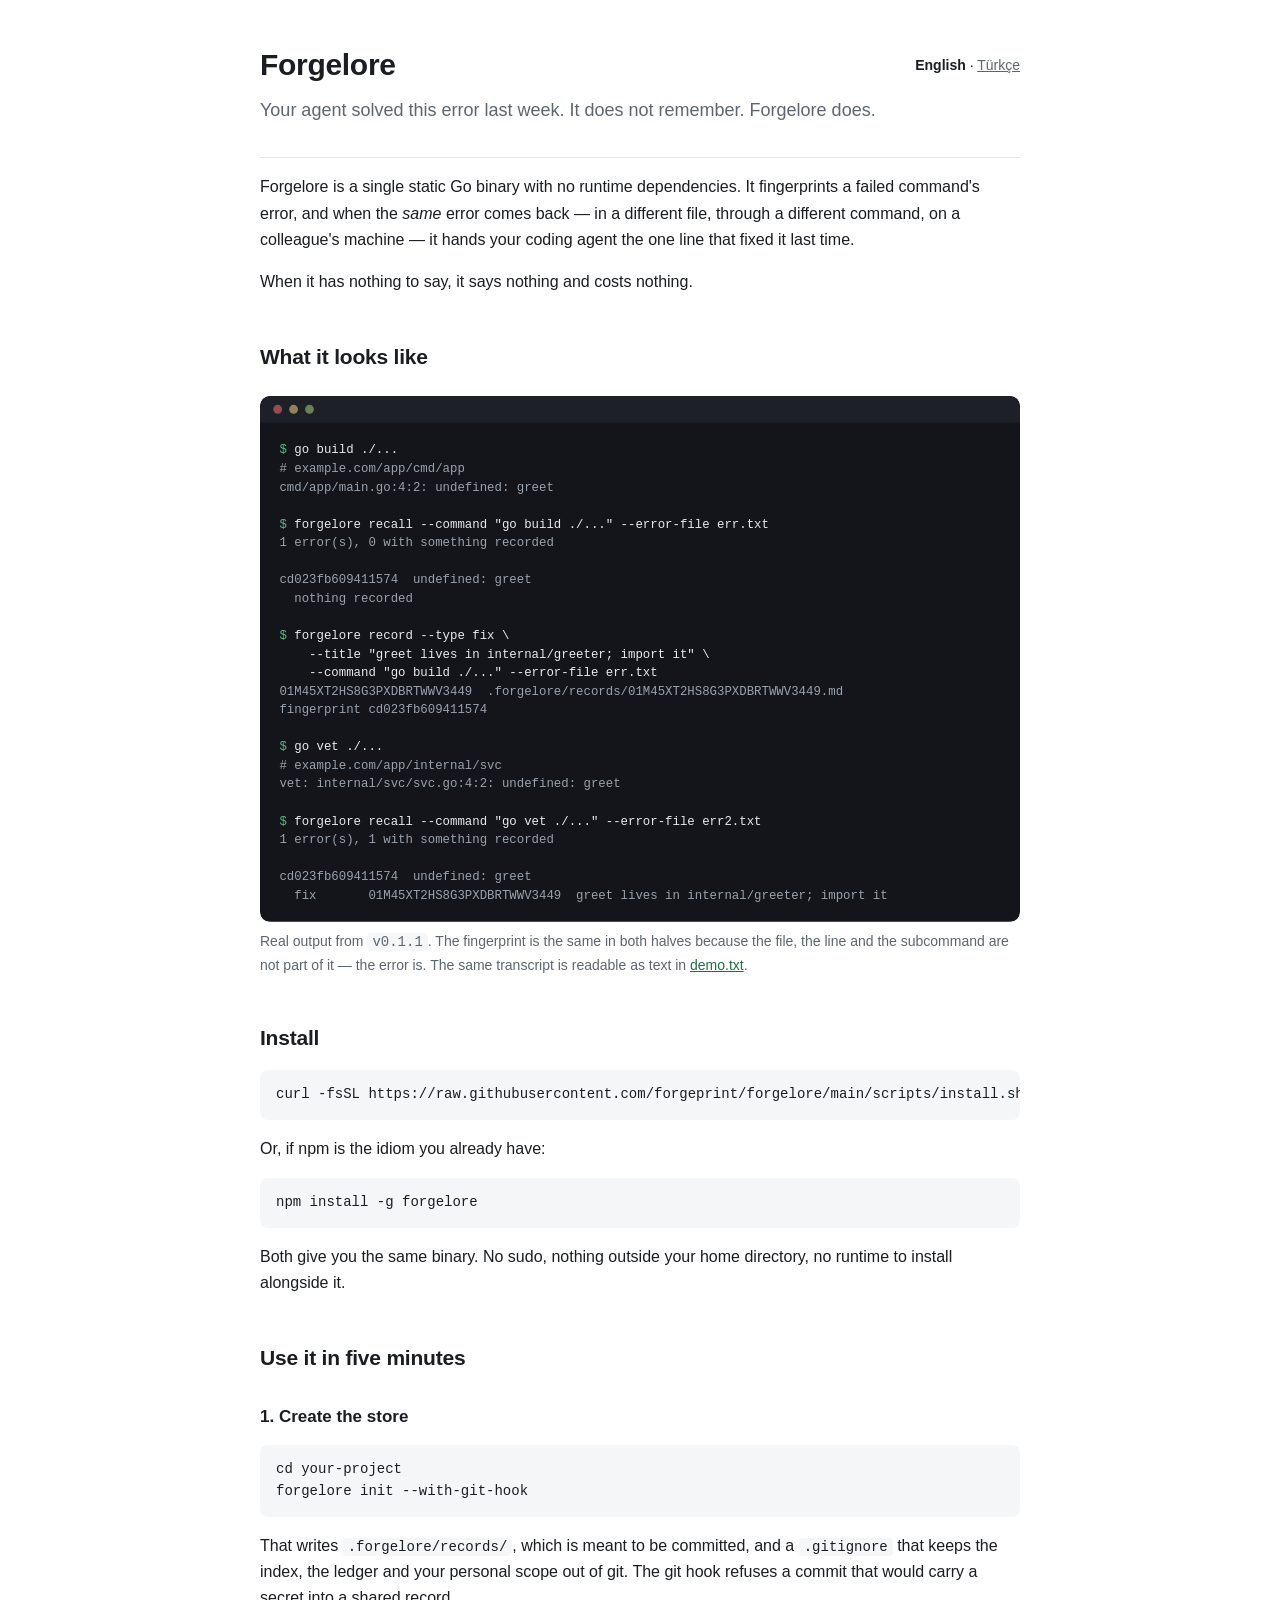
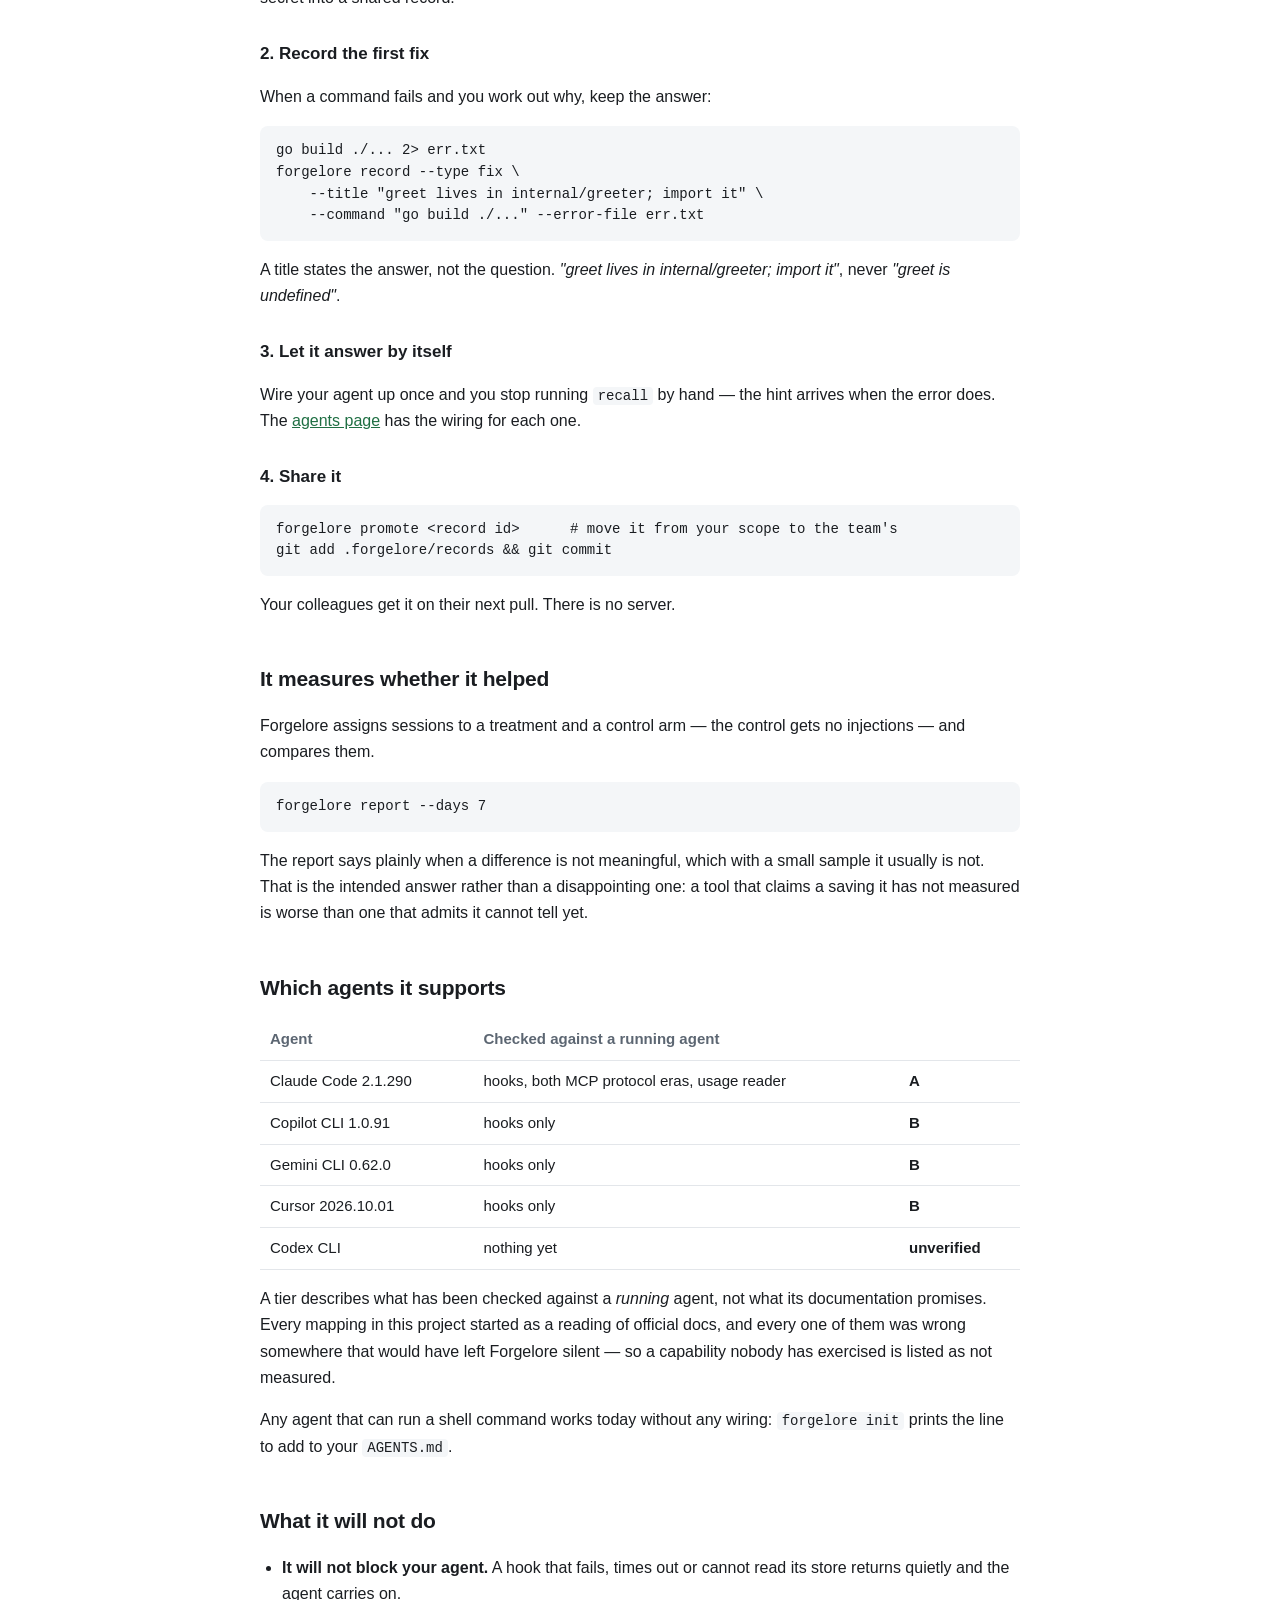
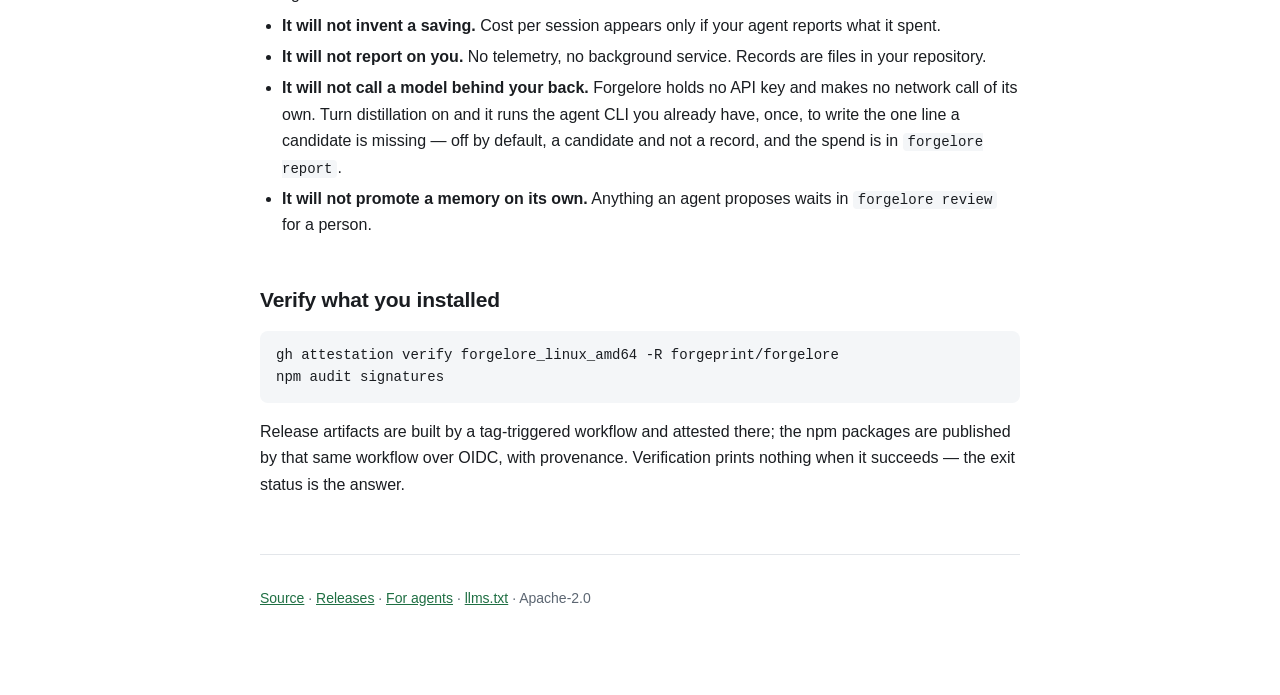
==== commit 5f9d26c6: "Stop promising no network calls, because distillation can make one Six places said Forgelore makes n" ====
--- a/site/index.html
+++ b/site/index.html
@@ -173,8 +173,13 @@
   out or cannot read its store returns quietly and the agent carries on.</li>
   <li><strong>It will not invent a saving.</strong> Cost per session appears
   only if your agent reports what it spent.</li>
-  <li><strong>It will not send anything anywhere.</strong> No network calls,
-  no telemetry, no background service. Records are files in your repository.</li>
+  <li><strong>It will not report on you.</strong> No telemetry, no background
+  service. Records are files in your repository.</li>
+  <li><strong>It will not call a model behind your back.</strong> Forgelore
+  holds no API key and makes no network call of its own. Turn distillation on
+  and it runs the agent CLI you already have, once, to write the one line a
+  candidate is missing — off by default, a candidate and not a record, and the
+  spend is in <code>forgelore report</code>.</li>
   <li><strong>It will not promote a memory on its own.</strong> Anything an
   agent proposes waits in <code>forgelore review</code> for a person.</li>
 </ul>
